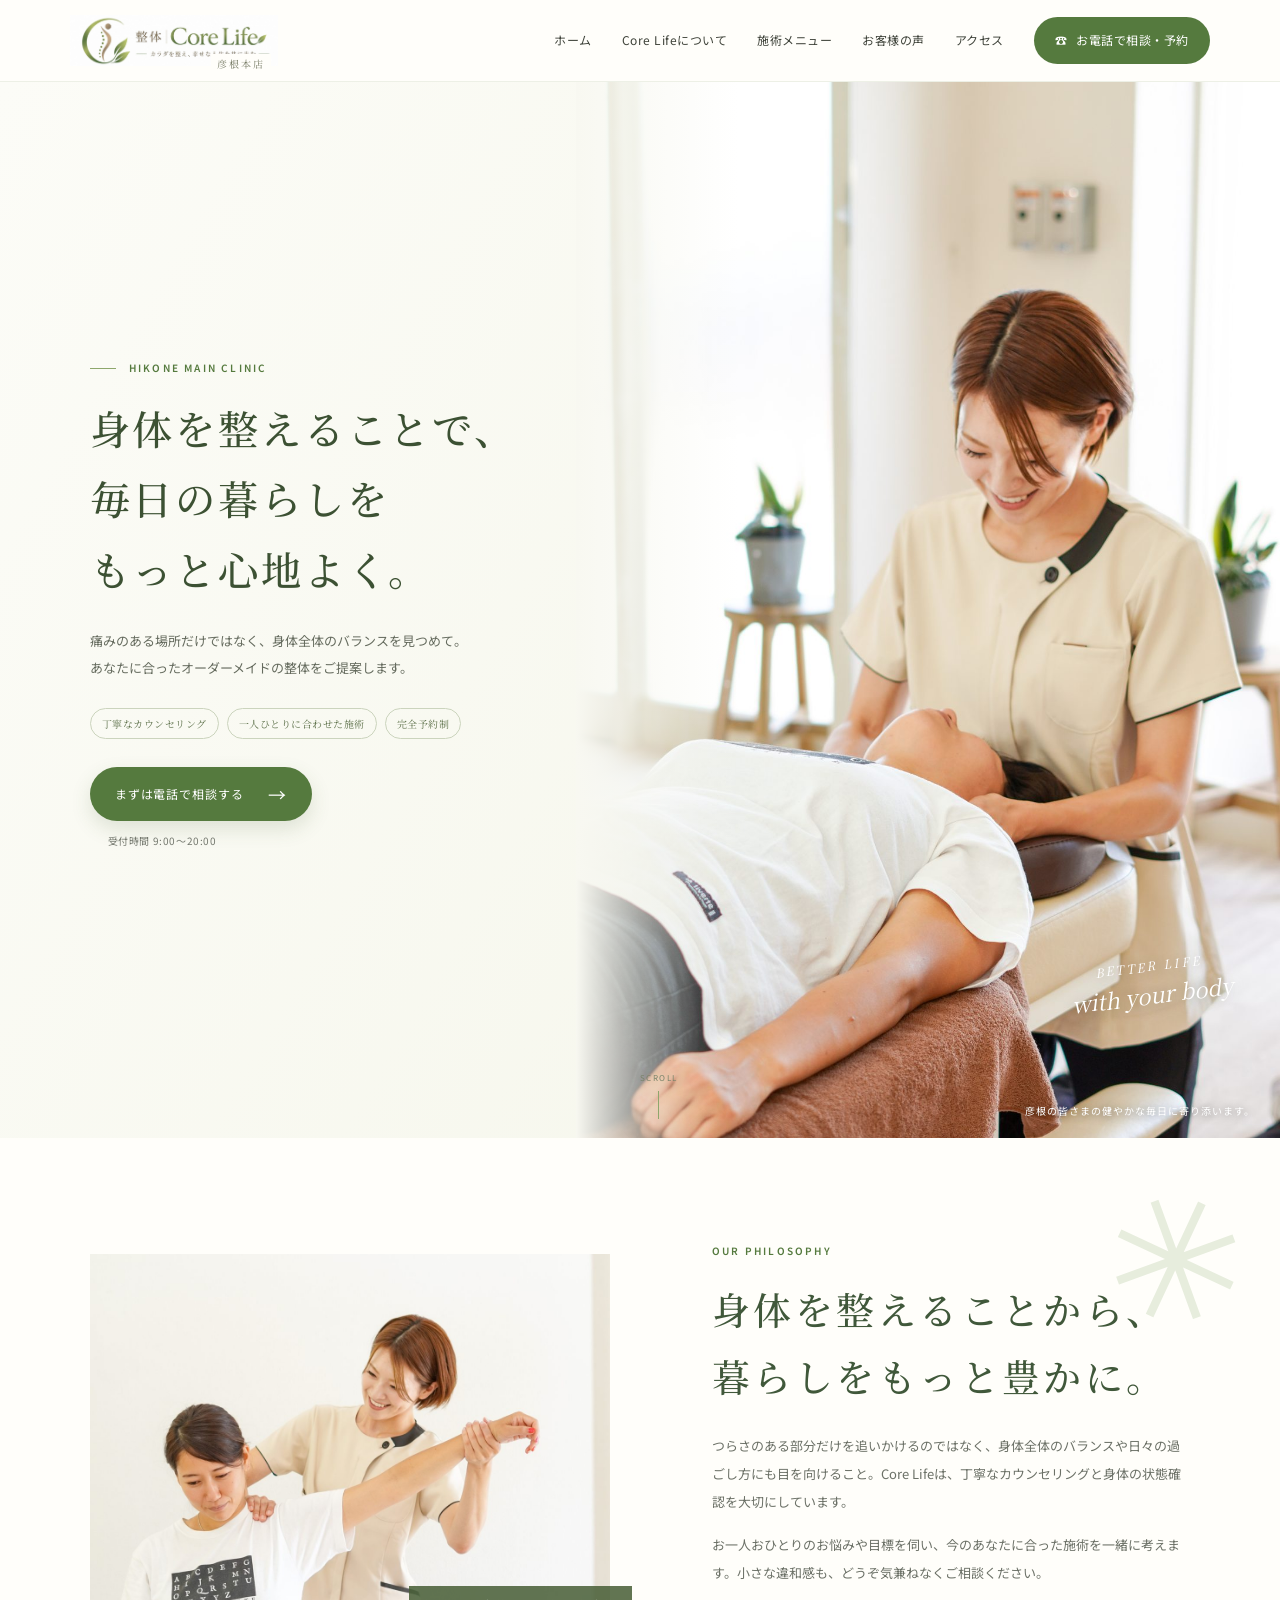
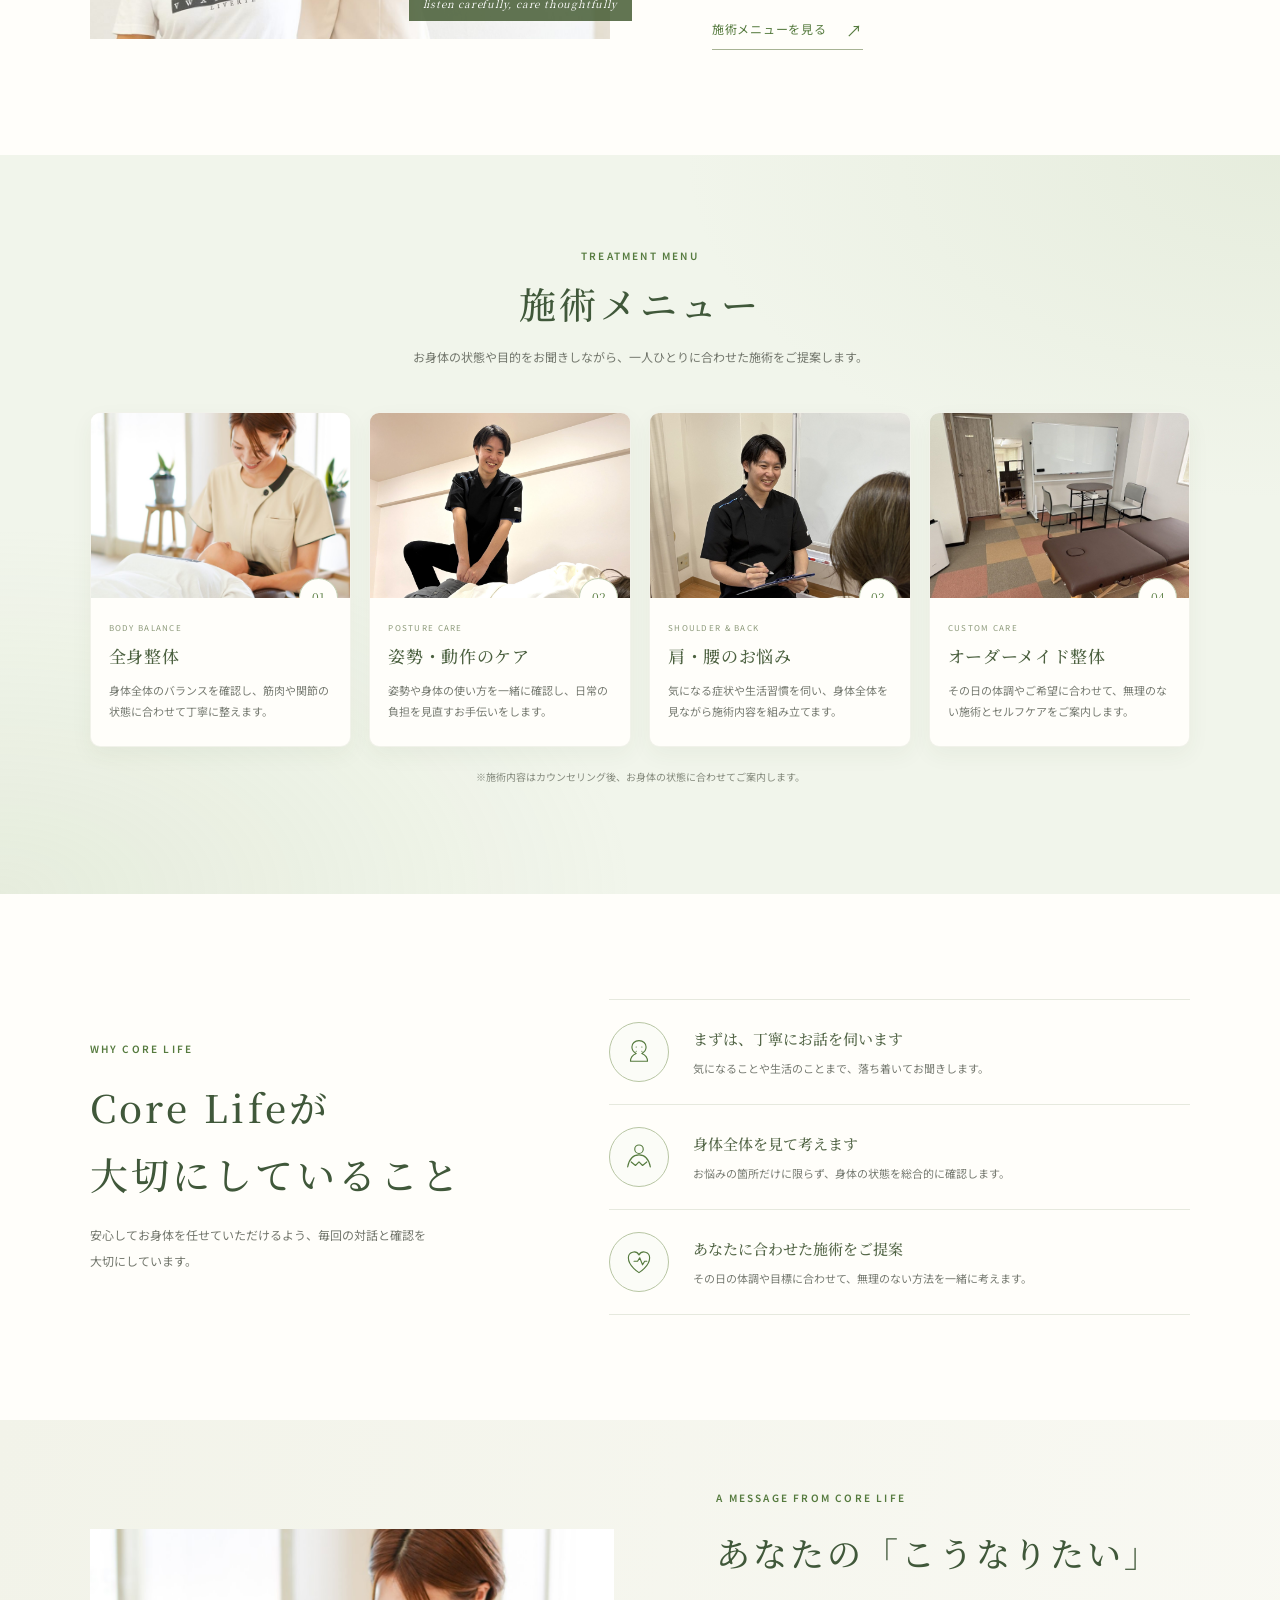
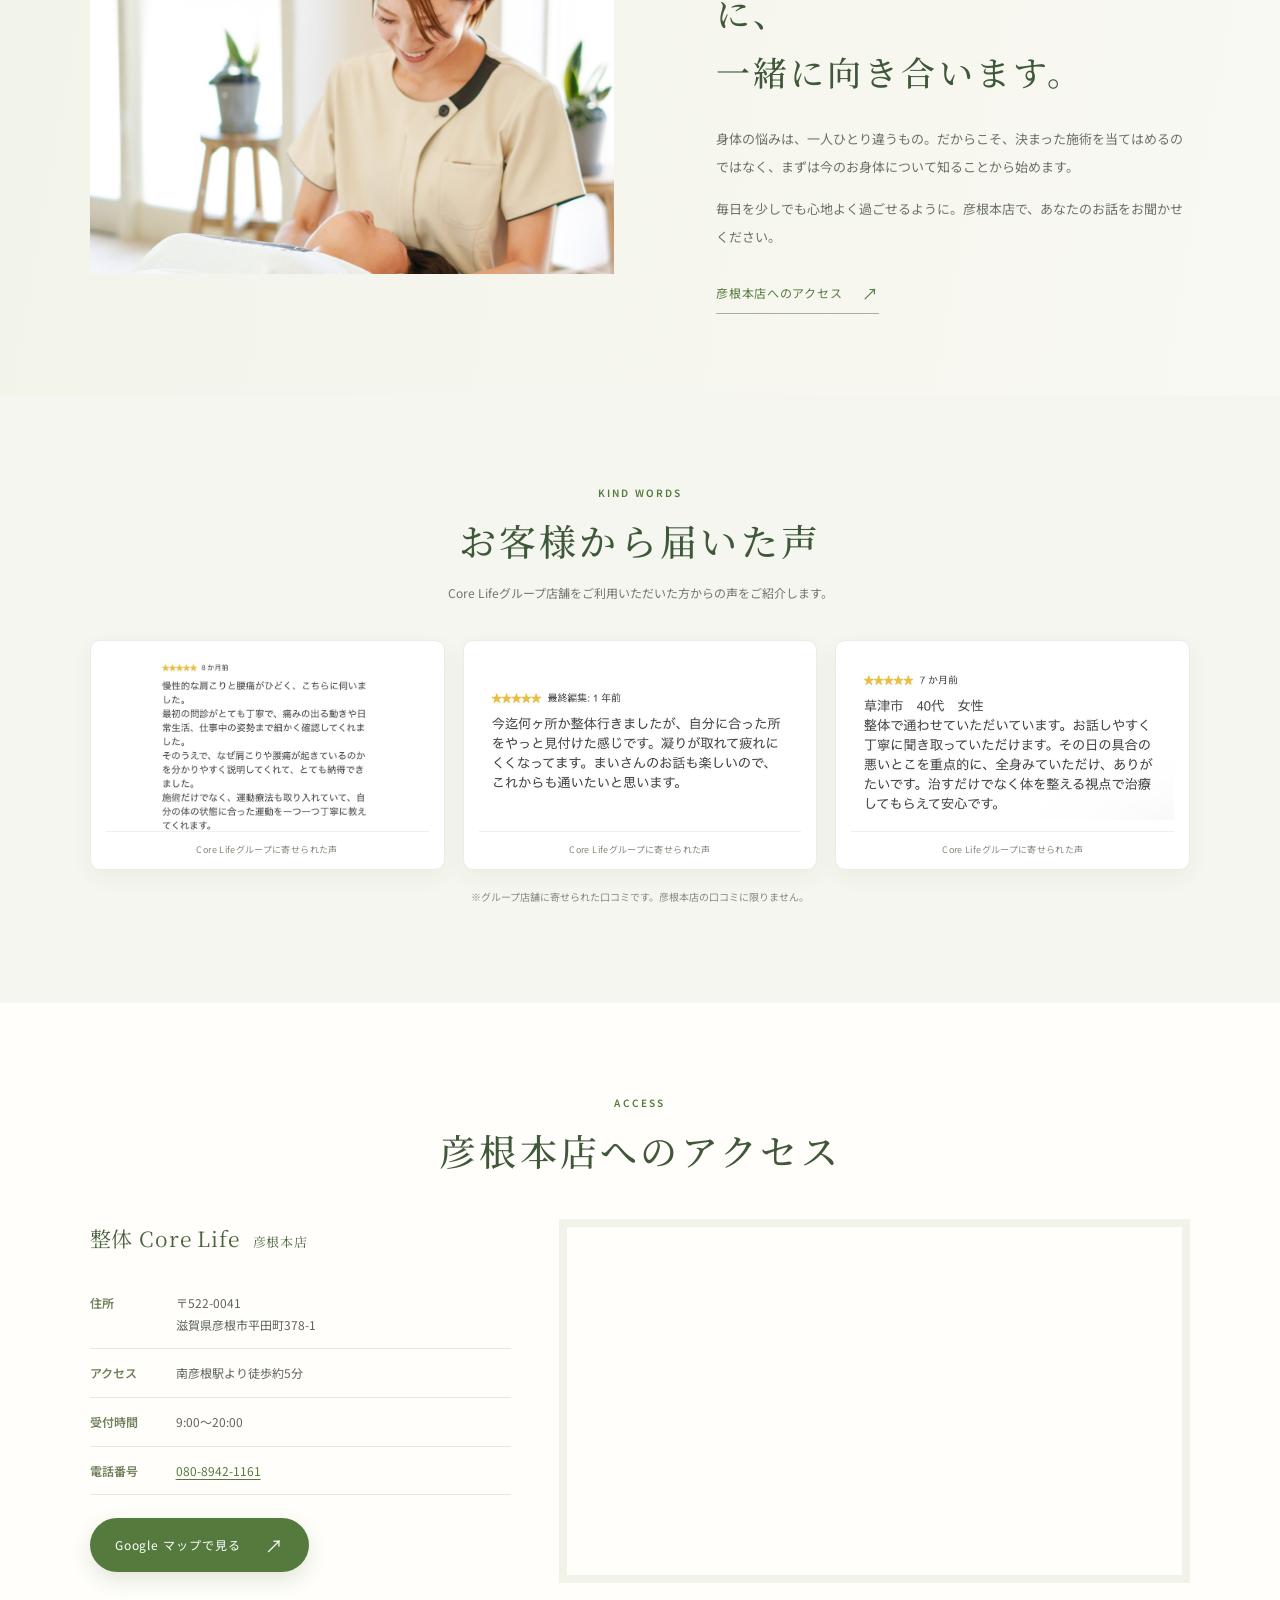
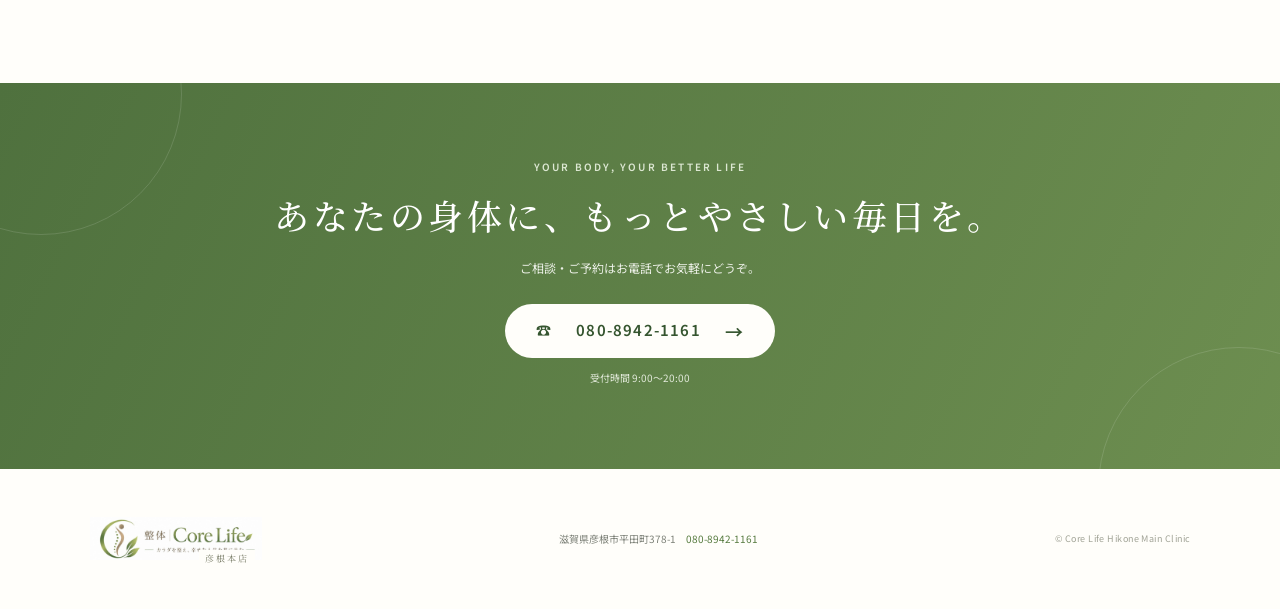
==== index.html @ 95fa53b8 "Create Ver1.0.0" ====
<!doctype html>
<html lang="ja">
<head>
  <meta charset="utf-8">
  <meta name="viewport" content="width=device-width, initial-scale=1">
  <meta name="theme-color" content="#f8f8f1">
  <meta name="description" content="整体 Core Life 彦根本店。身体の状態を丁寧に確認し、一人ひとりに合わせたオーダーメイドの整体をご提案します。滋賀県彦根市平田町。">
  <title>整体 Core Life 彦根本店｜身体を整え、毎日をもっと心地よく</title>
  <link rel="preconnect" href="https://fonts.googleapis.com">
  <link rel="preconnect" href="https://fonts.gstatic.com" crossorigin>
  <link href="https://fonts.googleapis.com/css2?family=Noto+Sans+JP:wght@400;500;600;700&family=Noto+Serif+JP:wght@400;500;600&display=swap" rel="stylesheet">
  <link rel="stylesheet" href="styles.css">
</head>
<body>
  <header class="site-header">
    <a class="brand" href="#home" aria-label="Core Life 彦根本店 ホーム">
      <img src="images/logo.jpg" alt="整体 Core Life">
      <span>彦根本店</span>
    </a>
    <button class="menu-toggle" type="button" aria-label="メニューを開く" aria-expanded="false" aria-controls="site-navigation">
      <span></span><span></span>
    </button>
    <nav class="site-nav" id="site-navigation" aria-label="メインメニュー">
      <a href="#home">ホーム</a>
      <a href="#about">Core Lifeについて</a>
      <a href="#menu">施術メニュー</a>
      <a href="#voice">お客様の声</a>
      <a href="#access">アクセス</a>
      <a class="nav-cta" href="tel:08089421161"><span aria-hidden="true">☎</span> お電話で相談・予約</a>
    </nav>
  </header>

  <main>
    <section class="hero" id="home">
      <div class="hero-copy">
        <p class="eyebrow"><span></span> HIKONE MAIN CLINIC</p>
        <h1>身体を整えることで、<br>毎日の暮らしを<br>もっと心地よく。</h1>
        <p class="hero-lead">痛みのある場所だけではなく、身体全体のバランスを見つめて。<br class="pc-only">あなたに合ったオーダーメイドの整体をご提案します。</p>
        <div class="hero-values" aria-label="Core Lifeの大切にしていること">
          <span>丁寧なカウンセリング</span>
          <span>一人ひとりに合わせた施術</span>
          <span>完全予約制</span>
        </div>
        <a class="button button-primary" href="tel:08089421161">まずは電話で相談する <span aria-hidden="true">→</span></a>
        <p class="hero-note">受付時間 9:00〜20:00</p>
      </div>
      <div class="hero-visual">
        <img src="images/menu-01.jpg" alt="明るい院内で整体の施術を受ける様子">
        <div class="hero-stamp" aria-hidden="true"><span>BETTER LIFE</span><br>with your body</div>
        <p class="hero-caption">彦根の皆さまの健やかな毎日に寄り添います。</p>
      </div>
      <div class="hero-scroll" aria-hidden="true"><span>SCROLL</span><i></i></div>
    </section>

    <section class="intro section-pad" id="about">
      <div class="intro-image">
        <img src="images/menu-04.jpg" alt="施術前に身体の状態を確認するカウンセリング">
        <span class="image-note">listen carefully, care thoughtfully</span>
      </div>
      <div class="intro-copy">
        <p class="eyebrow">OUR PHILOSOPHY</p>
        <h2>身体を整えることから、<br>暮らしをもっと豊かに。</h2>
        <p>つらさのある部分だけを追いかけるのではなく、身体全体のバランスや日々の過ごし方にも目を向けること。Core Lifeは、丁寧なカウンセリングと身体の状態確認を大切にしています。</p>
        <p>お一人おひとりのお悩みや目標を伺い、今のあなたに合った施術を一緒に考えます。小さな違和感も、どうぞ気兼ねなくご相談ください。</p>
        <a class="text-link" href="#menu">施術メニューを見る <span aria-hidden="true">↗</span></a>
      </div>
      <span class="leaf-mark leaf-mark-one" aria-hidden="true">✳</span>
    </section>

    <section class="menu-section section-pad" id="menu">
      <div class="section-heading">
        <p class="eyebrow">TREATMENT MENU</p>
        <h2>施術メニュー</h2>
        <p>お身体の状態や目的をお聞きしながら、<br class="sp-only">一人ひとりに合わせた施術をご提案します。</p>
      </div>
      <div class="menu-grid">
        <article class="menu-card">
          <div class="menu-photo"><img src="images/menu-01.jpg" alt="全身整体の施術風景" loading="lazy"><span>01</span></div>
          <div class="menu-card-copy"><p class="menu-kicker">BODY BALANCE</p><h3>全身整体</h3><p>身体全体のバランスを確認し、筋肉や関節の状態に合わせて丁寧に整えます。</p></div>
        </article>
        <article class="menu-card">
          <div class="menu-photo"><img src="images/menu-02.jpg" alt="姿勢や動作を確認する様子" loading="lazy"><span>02</span></div>
          <div class="menu-card-copy"><p class="menu-kicker">POSTURE CARE</p><h3>姿勢・動作のケア</h3><p>姿勢や身体の使い方を一緒に確認し、日常の負担を見直すお手伝いをします。</p></div>
        </article>
        <article class="menu-card">
          <div class="menu-photo"><img src="images/point-01-corrected.jpg" alt="施術者が身体の状態を確認している様子" loading="lazy"><span>03</span></div>
          <div class="menu-card-copy"><p class="menu-kicker">SHOULDER &amp; BACK</p><h3>肩・腰のお悩み</h3><p>気になる症状や生活習慣を伺い、身体全体を見ながら施術内容を組み立てます。</p></div>
        </article>
        <article class="menu-card">
          <div class="menu-photo"><img src="images/hero.jpg" alt="落ち着いた施術スペース" loading="lazy"><span>04</span></div>
          <div class="menu-card-copy"><p class="menu-kicker">CUSTOM CARE</p><h3>オーダーメイド整体</h3><p>その日の体調やご希望に合わせて、無理のない施術とセルフケアをご案内します。</p></div>
        </article>
      </div>
      <p class="menu-footnote">※施術内容はカウンセリング後、お身体の状態に合わせてご案内します。</p>
    </section>

    <section class="reasons section-pad">
      <div class="reason-intro">
        <p class="eyebrow">WHY CORE LIFE</p>
        <h2>Core Lifeが<br>大切にしていること</h2>
        <p>安心してお身体を任せていただけるよう、毎回の対話と確認を大切にしています。</p>
      </div>
      <div class="reason-list">
        <article class="reason-item">
          <span class="reason-icon" aria-hidden="true"><svg viewBox="0 0 48 48"><path d="M24 8c-6 0-10 4-10 9 0 4 2 7 6 9-5 2-8 6-8 11h24c0-5-3-9-8-11 4-2 6-5 6-9 0-5-4-9-10-9Z"/><path d="M20 17h.1M28 17h.1M20 23h.1M28 23h.1"/></svg></span>
          <div><h3>まずは、丁寧にお話を伺います</h3><p>気になることや生活のことまで、落ち着いてお聞きします。</p></div>
        </article>
        <article class="reason-item">
          <span class="reason-icon" aria-hidden="true"><svg viewBox="0 0 48 48"><path d="M8 38c2-11 8-17 16-17s14 6 16 17"/><circle cx="24" cy="13" r="6"/><path d="m13 31 6 5 5-5 5 5 6-5"/></svg></span>
          <div><h3>身体全体を見て考えます</h3><p>お悩みの箇所だけに限らず、身体の状態を総合的に確認します。</p></div>
        </article>
        <article class="reason-item">
          <span class="reason-icon" aria-hidden="true"><svg viewBox="0 0 48 48"><path d="M24 39S9 30 9 18a8 8 0 0 1 15-4 8 8 0 0 1 15 4c0 12-15 21-15 21Z"/><path d="M17 23h5l3-5 4 10 3-5h3"/></svg></span>
          <div><h3>あなたに合わせた施術をご提案</h3><p>その日の体調や目標に合わせて、無理のない方法を一緒に考えます。</p></div>
        </article>
      </div>
    </section>

    <section class="care-message section-pad">
      <div class="care-photo"><img src="images/menu-01.jpg" alt="整体の施術を通じて身体のケアをサポート" loading="lazy"></div>
      <div class="care-copy">
        <p class="eyebrow">A MESSAGE FROM CORE LIFE</p>
        <h2>あなたの「こうなりたい」に、<br>一緒に向き合います。</h2>
        <p>身体の悩みは、一人ひとり違うもの。だからこそ、決まった施術を当てはめるのではなく、まずは今のお身体について知ることから始めます。</p>
        <p>毎日を少しでも心地よく過ごせるように。彦根本店で、あなたのお話をお聞かせください。</p>
        <a class="text-link" href="#access">彦根本店へのアクセス <span aria-hidden="true">↗</span></a>
      </div>
    </section>

    <section class="voice-section section-pad" id="voice">
      <div class="section-heading">
        <p class="eyebrow">KIND WORDS</p>
        <h2>お客様から届いた声</h2>
        <p>Core Lifeグループ店舗をご利用いただいた方からの声をご紹介します。</p>
      </div>
      <div class="voice-grid">
        <figure class="voice-card"><img src="images/review-01.jpg" alt="Core Lifeグループに届いた口コミ。丁寧な問診と身体の説明についての感想。" loading="lazy"><figcaption>Core Lifeグループに寄せられた声</figcaption></figure>
        <figure class="voice-card"><img src="images/review-02.jpg" alt="Core Lifeグループに届いた口コミ。身体に合った施術についての感想。" loading="lazy"><figcaption>Core Lifeグループに寄せられた声</figcaption></figure>
        <figure class="voice-card"><img src="images/review-03.jpg" alt="草津市の方からCore Lifeグループに届いた口コミ。" loading="lazy"><figcaption>Core Lifeグループに寄せられた声</figcaption></figure>
      </div>
      <p class="voice-note">※グループ店舗に寄せられた口コミです。彦根本店の口コミに限りません。</p>
    </section>

    <section class="access-section section-pad" id="access">
      <div class="section-heading">
        <p class="eyebrow">ACCESS</p>
        <h2>彦根本店への<br class="sp-only">アクセス</h2>
      </div>
      <div class="access-layout">
        <div class="access-details">
          <p class="shop-name">整体 Core Life <span>彦根本店</span></p>
          <dl>
            <div><dt>住所</dt><dd>〒522-0041<br>滋賀県彦根市平田町378-1</dd></div>
            <div><dt>アクセス</dt><dd>南彦根駅より徒歩約5分</dd></div>
            <div><dt>受付時間</dt><dd>9:00〜20:00</dd></div>
            <div><dt>電話番号</dt><dd><a href="tel:08089421161">080-8942-1161</a></dd></div>
          </dl>
          <a class="button button-primary access-button" href="https://www.google.com/maps/search/?api=1&amp;query=%E6%BB%8B%E8%B3%80%E7%9C%8C%E5%BD%A6%E6%A0%B9%E5%B8%82%E5%B9%B3%E7%94%B0%E7%94%BA378-1" target="_blank" rel="noopener noreferrer">Google マップで見る <span aria-hidden="true">↗</span></a>
        </div>
        <div class="map-frame">
          <iframe title="整体 Core Life 彦根本店 周辺地図" src="https://maps.google.com/maps?q=%E6%BB%8B%E8%B3%80%E7%9C%8C%E5%BD%A6%E6%A0%B9%E5%B8%82%E5%B9%B3%E7%94%B0%E7%94%BA378-1&amp;output=embed" loading="lazy" referrerpolicy="no-referrer-when-downgrade"></iframe>
        </div>
      </div>
    </section>

    <section class="final-cta">
      <p class="eyebrow">YOUR BODY, YOUR BETTER LIFE</p>
      <h2>あなたの身体に、<br class="sp-only">もっとやさしい毎日を。</h2>
      <p>ご相談・ご予約はお電話でお気軽にどうぞ。</p>
      <a class="button button-light" href="tel:08089421161"><span aria-hidden="true">☎</span> 080-8942-1161 <span class="cta-arrow" aria-hidden="true">→</span></a>
      <small>受付時間 9:00〜20:00</small>
    </section>
  </main>

  <footer class="site-footer">
    <a class="footer-brand" href="#home"><img src="images/logo.jpg" alt="整体 Core Life"><span>彦根本店</span></a>
    <p>滋賀県彦根市平田町378-1　<a href="tel:08089421161">080-8942-1161</a></p>
    <small>© Core Life Hikone Main Clinic</small>
  </footer>

  <div class="mobile-contact">
    <span>受付 9:00〜20:00</span>
    <a href="tel:08089421161"><span aria-hidden="true">☎</span> 電話で相談・予約</a>
  </div>
  <script src="script.js"></script>
</body>
</html>
---- styles.css ----
:root {
  color-scheme: light;
  --green: #557a3e;
  --green-dark: #35552f;
  --green-soft: #eaf0e3;
  --sage: #8ea76c;
  --cream: #f8f8f1;
  --paper: #fffefa;
  --ink: #3f433a;
  --muted: #73776d;
  --gold: #c5b477;
  --serif: "Noto Serif JP", "Yu Mincho", YuMincho, serif;
  --sans: "Noto Sans JP", "Yu Gothic", YuGothic, sans-serif;
}

* { box-sizing: border-box; }
html { scroll-behavior: smooth; scroll-padding-top: 92px; }
body { margin: 0; background: var(--paper); color: var(--ink); font-family: var(--sans); font-size: 15px; line-height: 1.9; -webkit-font-smoothing: antialiased; }
img { display: block; width: 100%; }
a { color: inherit; text-decoration: none; }
button { font: inherit; }
.sp-only { display: none; }

.site-header { height: 82px; padding: 0 clamp(24px, 5.5vw, 90px); display: flex; align-items: center; justify-content: space-between; background: rgba(255, 254, 250, .94); position: sticky; top: 0; z-index: 20; border-bottom: 1px solid rgba(85, 122, 62, .1); backdrop-filter: blur(12px); }
.brand, .footer-brand { width: 208px; position: relative; display: block; flex: 0 0 auto; }
.brand img, .footer-brand img { width: 100%; }
.brand span, .footer-brand span { position: absolute; right: 7px; bottom: -7px; padding: 0 6px; color: #757963; background: var(--paper); font-family: var(--serif); font-size: 10px; letter-spacing: .2em; }
.site-nav { display: flex; align-items: center; gap: clamp(16px, 2.35vw, 38px); font-size: 12px; letter-spacing: .04em; }
.site-nav > a:not(.nav-cta) { padding: 12px 0; transition: color .2s ease; }
.site-nav > a:not(.nav-cta):hover, .text-link:hover { color: var(--sage); }
.nav-cta { display: inline-flex; align-items: center; gap: 9px; padding: 12px 21px; border-radius: 999px; background: var(--green); color: white; font-size: 12px; transition: background .2s ease, transform .2s ease; }
.nav-cta:hover, .button-primary:hover { background: var(--green-dark); transform: translateY(-2px); }
.menu-toggle { display: none; }

.hero { min-height: 650px; display: grid; grid-template-columns: minmax(430px, .9fr) minmax(0, 1.1fr); position: relative; overflow: hidden; background: linear-gradient(120deg, #fcfcf7 0%, #f4f5e9 100%); }
.hero-copy { align-self: center; padding: 70px 30px 80px max(7vw, calc((100vw - 1280px) / 2)); position: relative; z-index: 1; }
.eyebrow { margin: 0 0 18px; color: var(--green); font-size: 10px; font-weight: 600; letter-spacing: .22em; line-height: 1.5; }
.eyebrow span { display: inline-block; width: 26px; height: 1px; margin: 0 9px 3px 0; background: var(--sage); }
h1, h2, h3, p { margin-top: 0; }
.hero h1 { margin: 0 0 22px; color: #3c5133; font-family: var(--serif); font-size: clamp(34px, 3.15vw, 46px); font-weight: 500; letter-spacing: .07em; line-height: 1.75; }
.hero-lead { max-width: 500px; margin-bottom: 27px; color: #656b5e; font-size: 13px; line-height: 2.1; }
.hero-values { display: flex; flex-wrap: wrap; gap: 8px; margin: 0 0 28px; }
.hero-values span { padding: 5px 11px; border: 1px solid #cbd4bd; border-radius: 999px; color: #5c7049; font-family: var(--serif); font-size: 10px; letter-spacing: .05em; }
.button { min-height: 54px; display: inline-flex; align-items: center; justify-content: center; gap: 24px; border-radius: 999px; padding: 12px 25px; font-size: 12px; letter-spacing: .08em; transition: transform .2s ease, background .2s ease; }
.button-primary { color: #fff; background: var(--green); box-shadow: 0 8px 20px rgba(65, 96, 48, .15); }
.button-primary span, .button-light .cta-arrow { font-size: 18px; line-height: 1; }
.hero-note { margin: 10px 0 0 18px; color: var(--muted); font-size: 10px; letter-spacing: .06em; }
.hero-visual { min-height: 650px; position: relative; overflow: hidden; }
.hero-visual::before { content: ""; position: absolute; inset: 0 auto 0 0; width: 23%; z-index: 1; background: linear-gradient(90deg, #f8f8f1, rgba(248,248,241,0)); }
.hero-visual > img { height: 100%; min-height: 650px; object-fit: cover; object-position: 54% 42%; }
.hero-stamp { position: absolute; right: 7%; bottom: 12%; color: white; text-align: center; font-family: var(--serif); font-size: 22px; font-style: italic; line-height: 1.5; text-shadow: 0 2px 15px rgba(21, 45, 14, .3); transform: rotate(-7deg); }
.hero-stamp span { font-size: 12px; letter-spacing: .2em; }
.hero-caption { position: absolute; right: 25px; bottom: 18px; margin: 0; color: #fff; font-size: 10px; letter-spacing: .1em; text-shadow: 0 1px 8px rgba(0,0,0,.5); }
.hero-scroll { position: absolute; left: 50%; bottom: 19px; z-index: 2; display: grid; justify-items: center; gap: 6px; color: #798369; font-size: 8px; letter-spacing: .18em; }
.hero-scroll i { display: block; width: 1px; height: 28px; background: var(--sage); }

.section-pad { padding: 105px max(7vw, calc((100vw - 1160px) / 2)); }
.intro { display: grid; grid-template-columns: minmax(0, 1fr) minmax(340px, .92fr); align-items: center; gap: clamp(45px, 8vw, 125px); position: relative; overflow: hidden; background: #fffefa; }
.intro-image { height: 385px; position: relative; }
.intro-image img { height: 100%; object-fit: cover; object-position: center 40%; }
.image-note { position: absolute; right: -22px; bottom: 18px; padding: 8px 14px; color: white; background: rgba(68, 91, 51, .84); font-family: var(--serif); font-size: 10px; font-style: italic; letter-spacing: .08em; }
.intro-copy { max-width: 500px; position: relative; z-index: 1; }
.intro-copy h2, .reason-intro h2, .care-copy h2, .section-heading h2 { margin-bottom: 23px; color: #40583a; font-family: var(--serif); font-size: clamp(27px, 3vw, 38px); font-weight: 500; letter-spacing: .09em; line-height: 1.75; }
.intro-copy > p:not(.eyebrow), .care-copy > p:not(.eyebrow) { margin-bottom: 15px; color: #6c7167; font-size: 13px; line-height: 2.15; }
.text-link { display: inline-flex; gap: 20px; align-items: center; margin-top: 13px; padding-bottom: 4px; border-bottom: 1px solid #a7b394; color: var(--green); font-size: 12px; letter-spacing: .06em; transition: color .2s ease; }
.text-link span { font-size: 16px; }
.leaf-mark { position: absolute; right: 3%; top: 4%; color: #e7eddd; font-size: 170px; line-height: 1; transform: rotate(-20deg); }

.menu-section { padding-top: 93px; padding-bottom: 108px; background-color: #f1f5eb; background-image: radial-gradient(ellipse at 0 100%, rgba(186, 203, 165, .2), transparent 35%), radial-gradient(ellipse at 100% 0, rgba(186, 203, 165, .2), transparent 33%); }
.section-heading { max-width: 700px; margin: 0 auto 43px; text-align: center; }
.section-heading .eyebrow { margin-bottom: 8px; }
.section-heading h2 { margin-bottom: 9px; font-size: clamp(29px, 3vw, 37px); }
.section-heading > p:last-child { margin-bottom: 0; color: var(--muted); font-size: 12px; line-height: 2; }
.menu-grid { display: grid; grid-template-columns: repeat(4, minmax(0, 1fr)); gap: 18px; }
.menu-card { overflow: hidden; border: 1px solid rgba(74, 105, 55, .08); border-radius: 10px; background: var(--paper); box-shadow: 0 8px 22px rgba(58, 74, 48, .05); transition: transform .25s ease, box-shadow .25s ease; }
.menu-card:hover { transform: translateY(-5px); box-shadow: 0 15px 30px rgba(58, 74, 48, .12); }
.menu-photo { height: 185px; position: relative; overflow: hidden; }
.menu-photo img { width: 100%; height: 100%; object-fit: cover; transition: transform .5s ease; }
.menu-card:hover .menu-photo img { transform: scale(1.04); }
.menu-photo > span { position: absolute; right: 12px; bottom: -19px; width: 39px; height: 39px; display: grid; place-items: center; border: 1px solid #c5d1b6; border-radius: 50%; background: #fffefa; color: var(--green); font-family: var(--serif); font-size: 12px; }
.menu-card-copy { padding: 22px 18px 24px; }
.menu-kicker { margin-bottom: 5px; color: #8d9a7b; font-size: 8px; letter-spacing: .16em; }
.menu-card h3 { margin-bottom: 8px; color: #4c6140; font-family: var(--serif); font-size: 17px; font-weight: 500; letter-spacing: .04em; }
.menu-card-copy > p:last-child { margin-bottom: 0; color: #777b72; font-size: 11px; line-height: 1.9; }
.menu-footnote { margin: 20px 0 0; color: #858a7d; text-align: center; font-size: 10px; }

.reasons { display: grid; grid-template-columns: .82fr 1.18fr; gap: clamp(45px, 9vw, 130px); align-items: center; background: var(--paper); }
.reason-intro h2 { margin-bottom: 15px; }
.reason-intro > p:last-child { max-width: 340px; margin-bottom: 0; color: var(--muted); font-size: 12px; line-height: 2.1; }
.reason-list { display: grid; gap: 0; }
.reason-item { display: grid; grid-template-columns: 64px 1fr; align-items: center; gap: 20px; padding: 22px 0; border-bottom: 1px solid #e6e9de; }
.reason-item:first-child { border-top: 1px solid #e6e9de; }
.reason-icon { width: 60px; height: 60px; display: grid; place-items: center; border: 1px solid #b8c6a4; border-radius: 50%; background: #fbfcf7; }
.reason-icon svg { width: 34px; fill: none; stroke: var(--green); stroke-linecap: round; stroke-linejoin: round; stroke-width: 1.6; }
.reason-item h3 { margin: 0 0 5px; color: #526546; font-family: var(--serif); font-size: 15px; font-weight: 500; }
.reason-item p { margin: 0; color: #777b72; font-size: 11px; }

.care-message { display: grid; grid-template-columns: 1.05fr .95fr; align-items: center; gap: clamp(45px, 8vw, 110px); padding-top: 70px; padding-bottom: 82px; background: linear-gradient(100deg, #f2f3e9, #f9f9f3); }
.care-photo { height: 345px; overflow: hidden; }
.care-photo img { height: 100%; object-fit: cover; object-position: center 42%; }
.care-copy h2 { font-size: clamp(25px, 2.8vw, 34px); }
.care-copy .text-link { margin-top: 12px; }

.voice-section { padding-top: 89px; padding-bottom: 97px; background: #f5f6ef; }
.voice-section .section-heading { margin-bottom: 35px; }
.voice-grid { display: grid; grid-template-columns: repeat(3, minmax(0, 1fr)); align-items: stretch; gap: 18px; }
.voice-card { min-width: 0; margin: 0; padding: 15px 15px 10px; border: 1px solid #eaede4; border-radius: 10px; background: white; box-shadow: 0 7px 22px rgba(61, 73, 49, .05); }
.voice-card img { width: 100%; height: 175px; object-fit: contain; }
.voice-card figcaption { padding: 9px 0 0; border-top: 1px solid #eef0e9; color: #838779; text-align: center; font-size: 9px; letter-spacing: .04em; }
.voice-note { margin: 17px 0 0; color: #858a7d; text-align: center; font-size: 10px; }

.access-section { padding-top: 92px; padding-bottom: 100px; }
.access-section .section-heading { margin-bottom: 37px; }
.access-layout { display: grid; grid-template-columns: .8fr 1.2fr; gap: 48px; align-items: stretch; }
.shop-name { margin-bottom: 20px; color: #4b633f; font-family: var(--serif); font-size: 21px; letter-spacing: .04em; }
.shop-name span { margin-left: 7px; font-size: 13px; }
.access-details dl { margin: 0; }
.access-details dl > div { display: grid; grid-template-columns: 86px 1fr; padding: 13px 0; border-bottom: 1px solid #e7e9df; font-size: 12px; line-height: 1.8; }
.access-details dt { color: #70815c; font-weight: 600; }
.access-details dd { margin: 0; color: #60655b; }
.access-details dd a { color: var(--green); text-decoration: underline; text-underline-offset: 3px; }
.access-button { margin-top: 23px; }
.map-frame { min-height: 355px; overflow: hidden; border: 8px solid #f1f3e9; }
.map-frame iframe { width: 100%; height: 100%; min-height: 339px; border: 0; filter: saturate(.78); }

.final-cta { padding: 76px 24px 82px; position: relative; overflow: hidden; background: linear-gradient(115deg, #4f713e, #6d8e50); color: white; text-align: center; }
.final-cta::before, .final-cta::after { content: ""; position: absolute; width: 280px; height: 280px; border: 1px solid rgba(255,255,255,.13); border-radius: 50%; }
.final-cta::before { left: -100px; top: -130px; }
.final-cta::after { right: -100px; bottom: -160px; }
.final-cta .eyebrow { margin-bottom: 10px; color: #dce7d2; }
.final-cta h2 { margin-bottom: 10px; font-family: var(--serif); font-size: clamp(26px, 3vw, 35px); font-weight: 500; letter-spacing: .1em; line-height: 1.8; }
.final-cta > p:not(.eyebrow) { margin-bottom: 24px; color: #ecf0e7; font-size: 12px; }
.button-light { min-width: 270px; color: var(--green-dark); background: #fffefa; font-size: 15px; font-weight: 600; }
.button-light:hover { transform: translateY(-2px); background: #f4f5ea; }
.final-cta small { display: block; margin-top: 10px; color: #e3eadb; font-size: 10px; }

.site-footer { min-height: 140px; display: flex; align-items: center; justify-content: space-between; gap: 20px; padding: 30px max(7vw, calc((100vw - 1160px) / 2)); background: #fffefa; }
.footer-brand { width: 172px; }
.footer-brand span { font-size: 9px; }
.site-footer p { margin: 0; color: #7c8077; font-size: 10px; }
.site-footer p a { color: var(--green); }
.site-footer > small { color: #a1a396; font-size: 9px; letter-spacing: .05em; }
.mobile-contact { display: none; }

@media (max-width: 1050px) {
  .site-header { padding: 0 28px; }
  .site-nav { gap: 17px; }
  .site-nav > a:not(.nav-cta) { font-size: 11px; }
  .nav-cta { padding: 11px 14px; font-size: 10px; }
  .hero { grid-template-columns: minmax(400px, .95fr) minmax(0, 1.05fr); }
  .hero-copy { padding-left: 6vw; }
  .section-pad { padding-right: 6vw; padding-left: 6vw; }
  .menu-grid { gap: 12px; }
  .menu-photo { height: 155px; }
  .menu-card-copy { padding-right: 13px; padding-left: 13px; }
  .site-footer { padding-right: 6vw; padding-left: 6vw; }
}

@media (max-width: 760px) {
  html { scroll-padding-top: 72px; }
  body { padding-bottom: 66px; font-size: 14px; }
  .sp-only { display: initial; }
  .pc-only { display: none; }
  .site-header { height: 68px; padding: 0 20px; }
  .brand { width: 176px; }
  .brand span { right: 5px; bottom: -6px; font-size: 8px; }
  .menu-toggle { width: 42px; height: 42px; display: grid; align-content: center; justify-items: center; gap: 6px; border: 1px solid #dce3d2; border-radius: 50%; background: transparent; color: var(--green); cursor: pointer; }
  .menu-toggle span { width: 16px; height: 1px; display: block; background: currentColor; transition: transform .2s ease; }
  .menu-toggle[aria-expanded="true"] span:first-child { transform: translateY(3.5px) rotate(45deg); }
  .menu-toggle[aria-expanded="true"] span:last-child { transform: translateY(-3.5px) rotate(-45deg); }
  .site-nav { position: absolute; top: 68px; left: 0; right: 0; display: flex; align-items: stretch; flex-direction: column; gap: 0; padding: 8px 22px 20px; background: rgba(255, 254, 250, .98); box-shadow: 0 15px 20px rgba(38, 53, 31, .09); opacity: 0; visibility: hidden; transform: translateY(-8px); transition: opacity .2s ease, visibility .2s ease, transform .2s ease; }
  .site-nav.is-open { opacity: 1; visibility: visible; transform: translateY(0); }
  .site-nav > a:not(.nav-cta) { padding: 12px 4px; border-bottom: 1px solid #edf0e8; font-family: var(--serif); font-size: 13px; }
  .nav-cta { justify-content: center; margin-top: 14px; padding: 13px 16px; font-size: 12px; }
  .hero { min-height: 0; grid-template-columns: 1fr; }
  .hero-copy { padding: 52px 23px 34px; }
  .hero .eyebrow { margin-bottom: 12px; }
  .hero h1 { margin-bottom: 16px; font-size: clamp(25px, 7.2vw, 32px); letter-spacing: .02em; line-height: 1.68; }
  .hero-lead { margin-bottom: 18px; font-size: 12px; line-height: 2; }
  .hero-values { gap: 6px; margin-bottom: 20px; }
  .hero-values span { padding: 4px 9px; font-size: 9px; }
  .button { min-height: 49px; gap: 15px; padding: 11px 20px; font-size: 11px; }
  .hero-note { margin-left: 12px; }
  .hero-visual { min-height: 0; height: min(108vw, 440px); }
  .hero-visual > img { min-height: 0; object-position: 53% 38%; }
  .hero-visual::before { inset: 0 0 auto; width: auto; height: 18%; background: linear-gradient(180deg, #f7f7ef, transparent); }
  .hero-stamp { right: 7%; bottom: 12%; font-size: 18px; }
  .hero-stamp span { font-size: 10px; }
  .hero-caption { right: 14px; bottom: 12px; font-size: 8px; }
  .hero-scroll { display: none; }
  .section-pad { padding: 68px 22px; }
  .intro { grid-template-columns: 1fr; gap: 32px; }
  .intro-image { height: min(70vw, 340px); margin-right: 14px; }
  .image-note { right: -14px; bottom: 12px; font-size: 9px; }
  .intro-copy h2, .reason-intro h2, .section-heading h2 { margin-bottom: 15px; font-size: clamp(22px, 6.4vw, 24px); letter-spacing: .04em; }
  .care-copy h2 { margin-bottom: 15px; font-size: clamp(17px, 5.33vw, 22px); letter-spacing: .04em; }
  .intro-copy > p:not(.eyebrow), .care-copy > p:not(.eyebrow) { font-size: 12px; }
  .leaf-mark { top: 1%; right: -10px; font-size: 100px; }
  .menu-section { padding-top: 68px; padding-bottom: 70px; }
  .section-heading { margin-bottom: 28px; }
  .section-heading > p:last-child { font-size: 11px; }
  .menu-grid { grid-template-columns: repeat(2, minmax(0, 1fr)); gap: 11px; }
  .menu-photo { height: 35vw; min-height: 125px; max-height: 190px; }
  .menu-photo > span { right: 8px; bottom: -16px; width: 32px; height: 32px; font-size: 10px; }
  .menu-card-copy { padding: 19px 11px 15px; }
  .menu-kicker { font-size: 7px; }
  .menu-card h3 { font-size: 14px; }
  .menu-card-copy > p:last-child { font-size: 10px; line-height: 1.8; }
  .menu-footnote { font-size: 9px; line-height: 1.8; }
  .reasons { grid-template-columns: 1fr; gap: 23px; }
  .reason-intro > p:last-child { font-size: 11px; }
  .reason-item { grid-template-columns: 50px 1fr; gap: 14px; padding: 17px 0; }
  .reason-icon { width: 49px; height: 49px; }
  .reason-icon svg { width: 29px; }
  .reason-item h3 { font-size: 13px; }
  .reason-item p { font-size: 10px; line-height: 1.8; }
  .care-message { grid-template-columns: 1fr; gap: 29px; padding-top: 56px; padding-bottom: 62px; }
  .care-photo { height: min(70vw, 340px); }
  .voice-section { padding-top: 68px; padding-bottom: 70px; }
  .voice-grid { grid-template-columns: 1fr; gap: 12px; }
  .voice-card { padding: 13px; }
  .voice-card img { height: auto; max-height: 220px; object-fit: contain; }
  .voice-card figcaption { font-size: 9px; }
  .voice-note { font-size: 9px; line-height: 1.8; }
  .access-section { padding-top: 68px; padding-bottom: 72px; }
  .access-layout { grid-template-columns: 1fr; gap: 28px; }
  .shop-name { margin-bottom: 14px; font-size: 19px; }
  .access-details dl > div { grid-template-columns: 77px 1fr; padding: 11px 0; font-size: 11px; }
  .access-button { width: 100%; margin-top: 18px; }
  .map-frame { min-height: 280px; border-width: 5px; }
  .map-frame iframe { min-height: 270px; }
  .final-cta { padding: 58px 18px 64px; }
  .final-cta h2 { font-size: 25px; }
  .final-cta > p:not(.eyebrow) { font-size: 11px; }
  .button-light { min-width: min(270px, 100%); }
  .site-footer { min-height: 0; flex-direction: column; gap: 10px; padding: 28px 20px 25px; text-align: center; }
  .footer-brand { width: 155px; }
  .site-footer p { font-size: 9px; }
  .site-footer > small { font-size: 8px; }
  .mobile-contact { position: fixed; right: 0; bottom: 0; left: 0; z-index: 19; min-height: 64px; display: flex; align-items: center; justify-content: space-between; gap: 10px; padding: 8px 16px max(8px, env(safe-area-inset-bottom)); border-top: 1px solid #e3e8dc; background: rgba(255, 254, 250, .97); box-shadow: 0 -4px 18px rgba(38, 53, 31, .08); }
  .mobile-contact > span { color: #74796e; font-size: 9px; white-space: nowrap; }
  .mobile-contact > a { min-height: 43px; display: inline-flex; align-items: center; justify-content: center; gap: 9px; flex: 1; border-radius: 999px; background: var(--green); color: #fff; font-size: 11px; letter-spacing: .03em; }
}

@media (prefers-reduced-motion: reduce) {
  *, *::before, *::after { scroll-behavior: auto !important; transition-duration: .01ms !important; animation-duration: .01ms !important; }
}
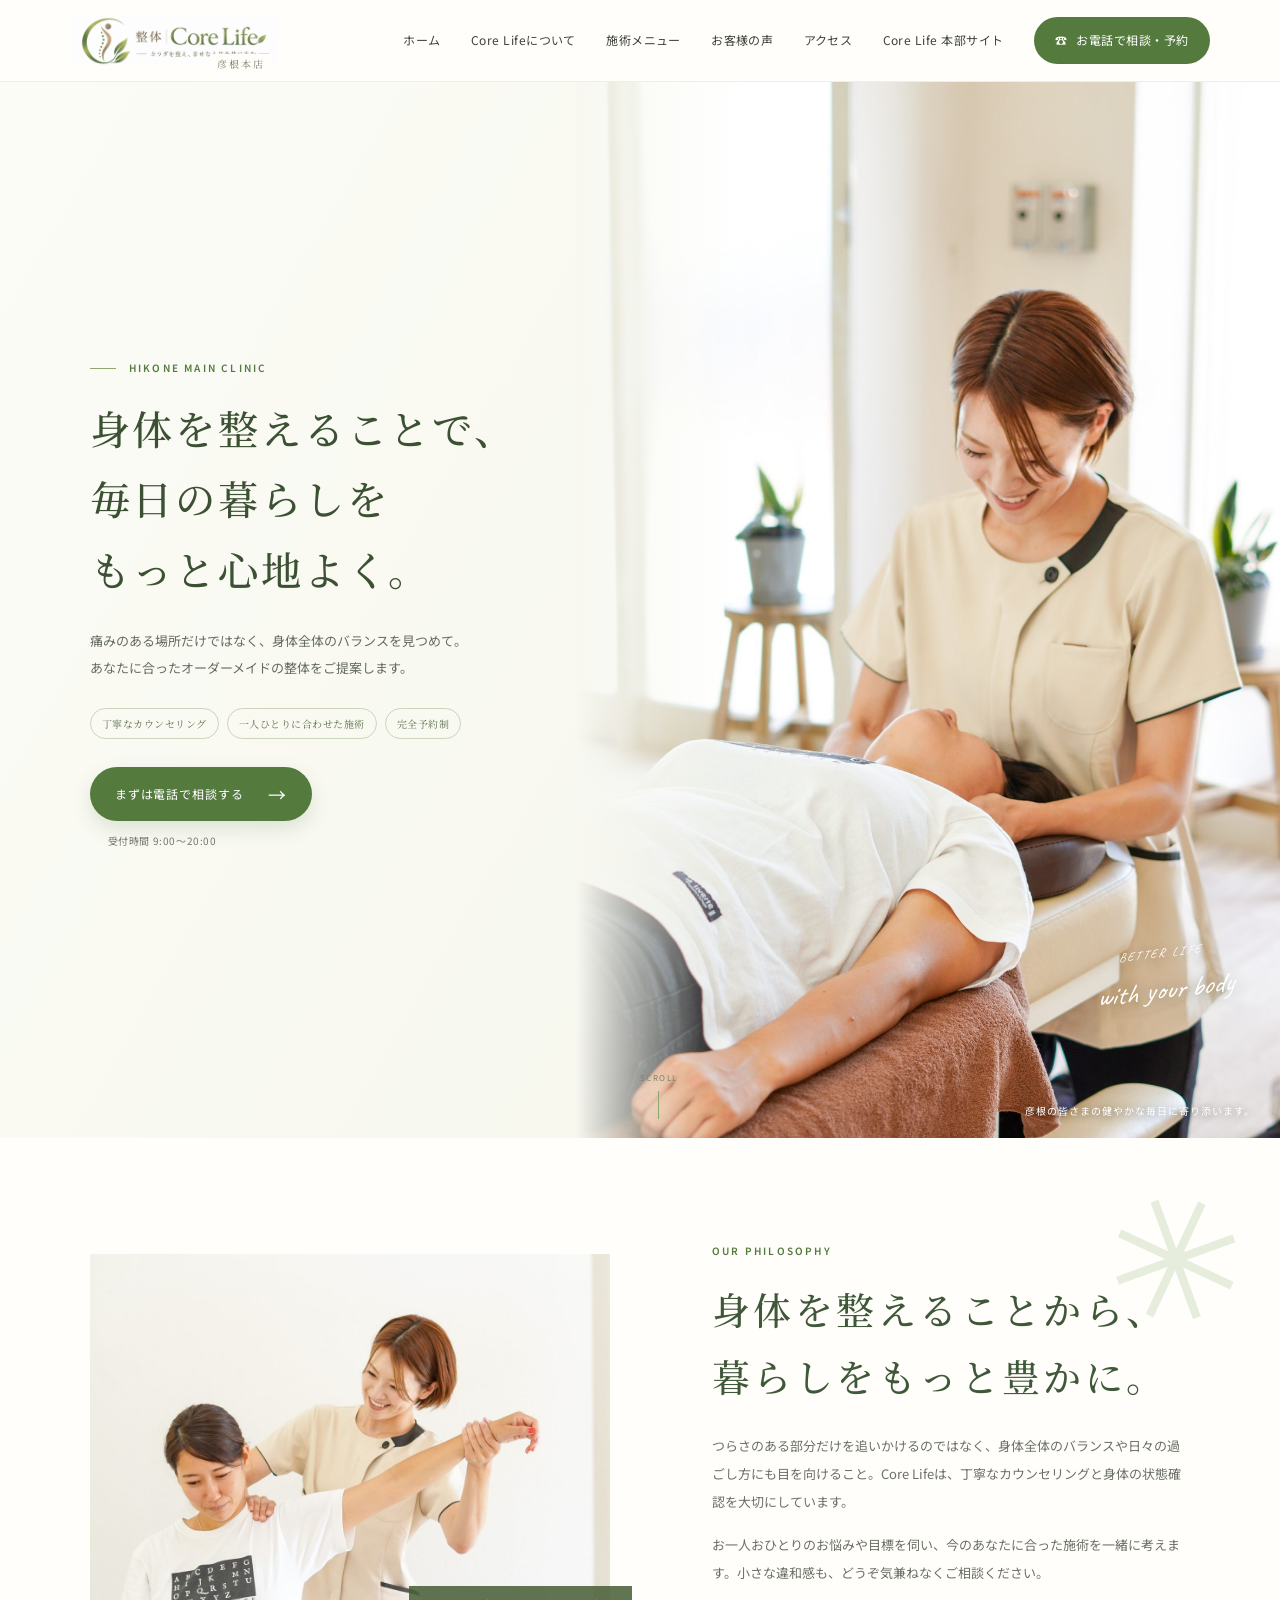
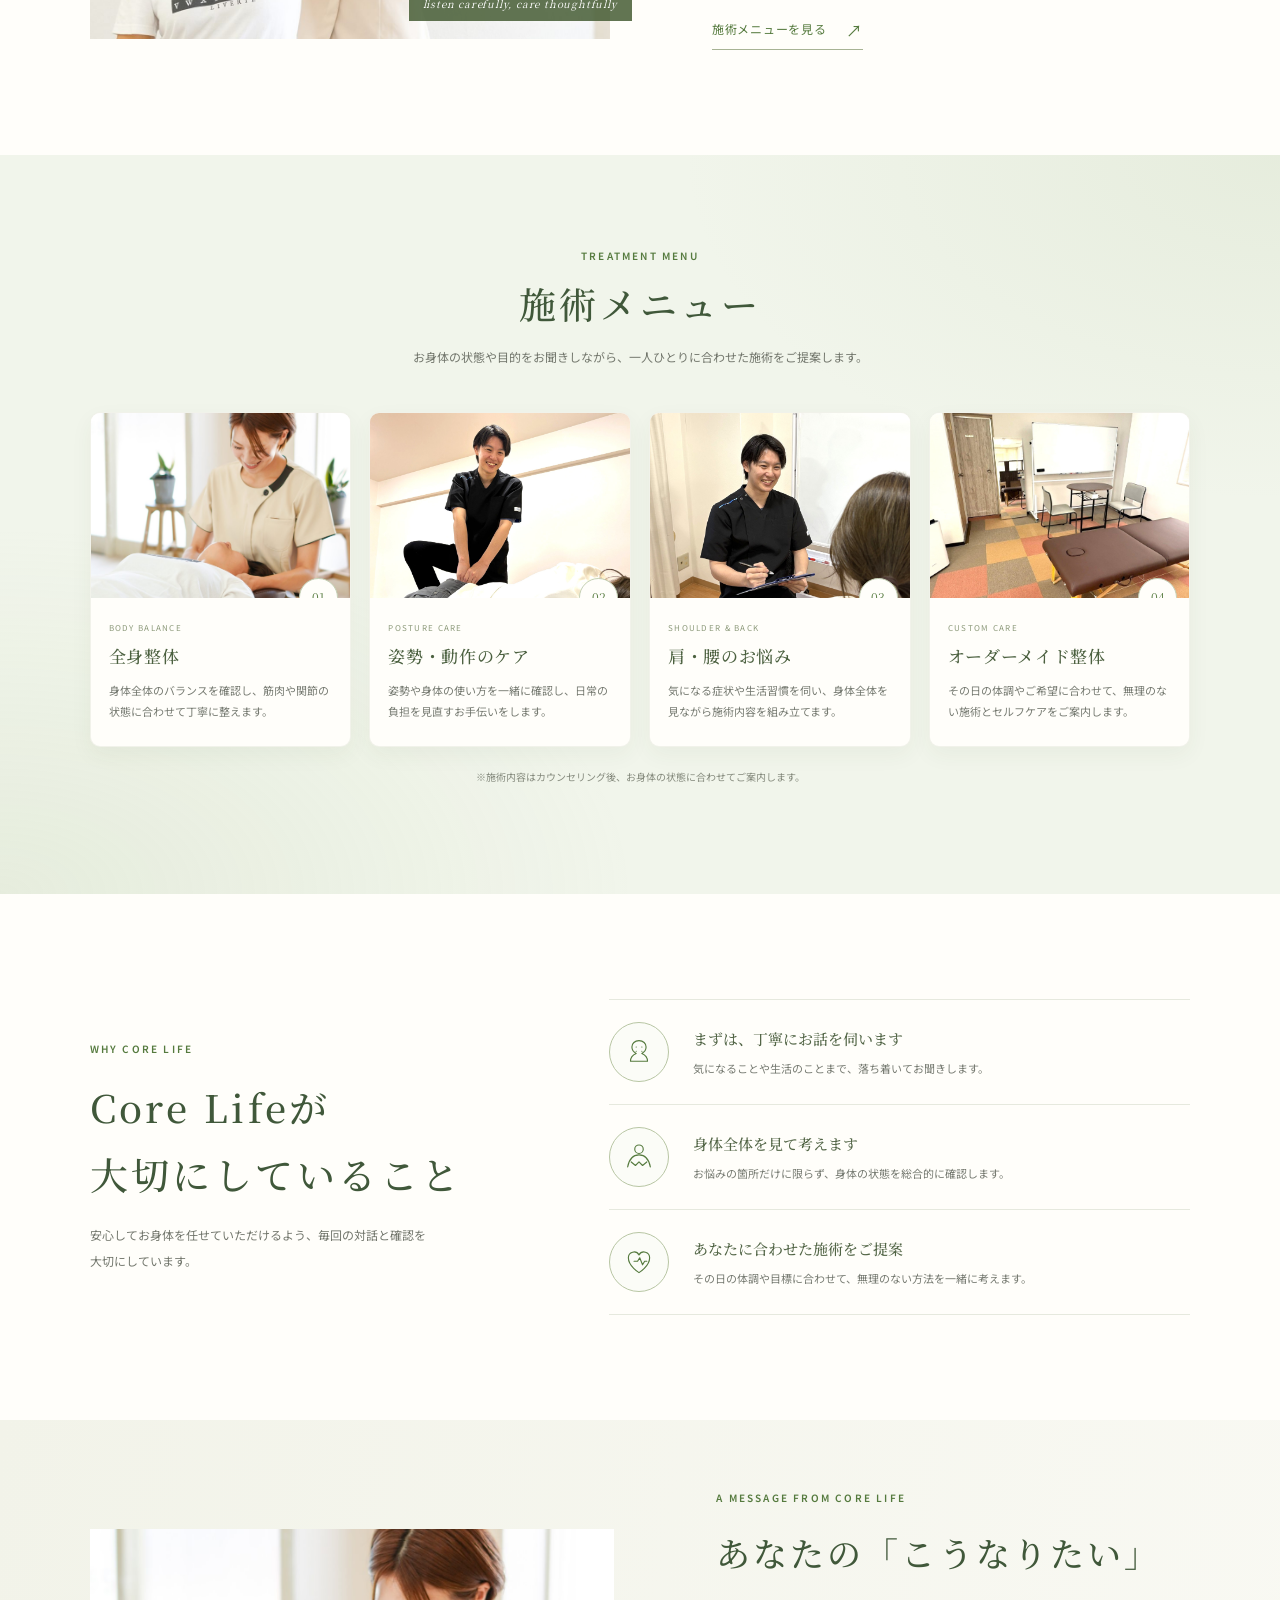
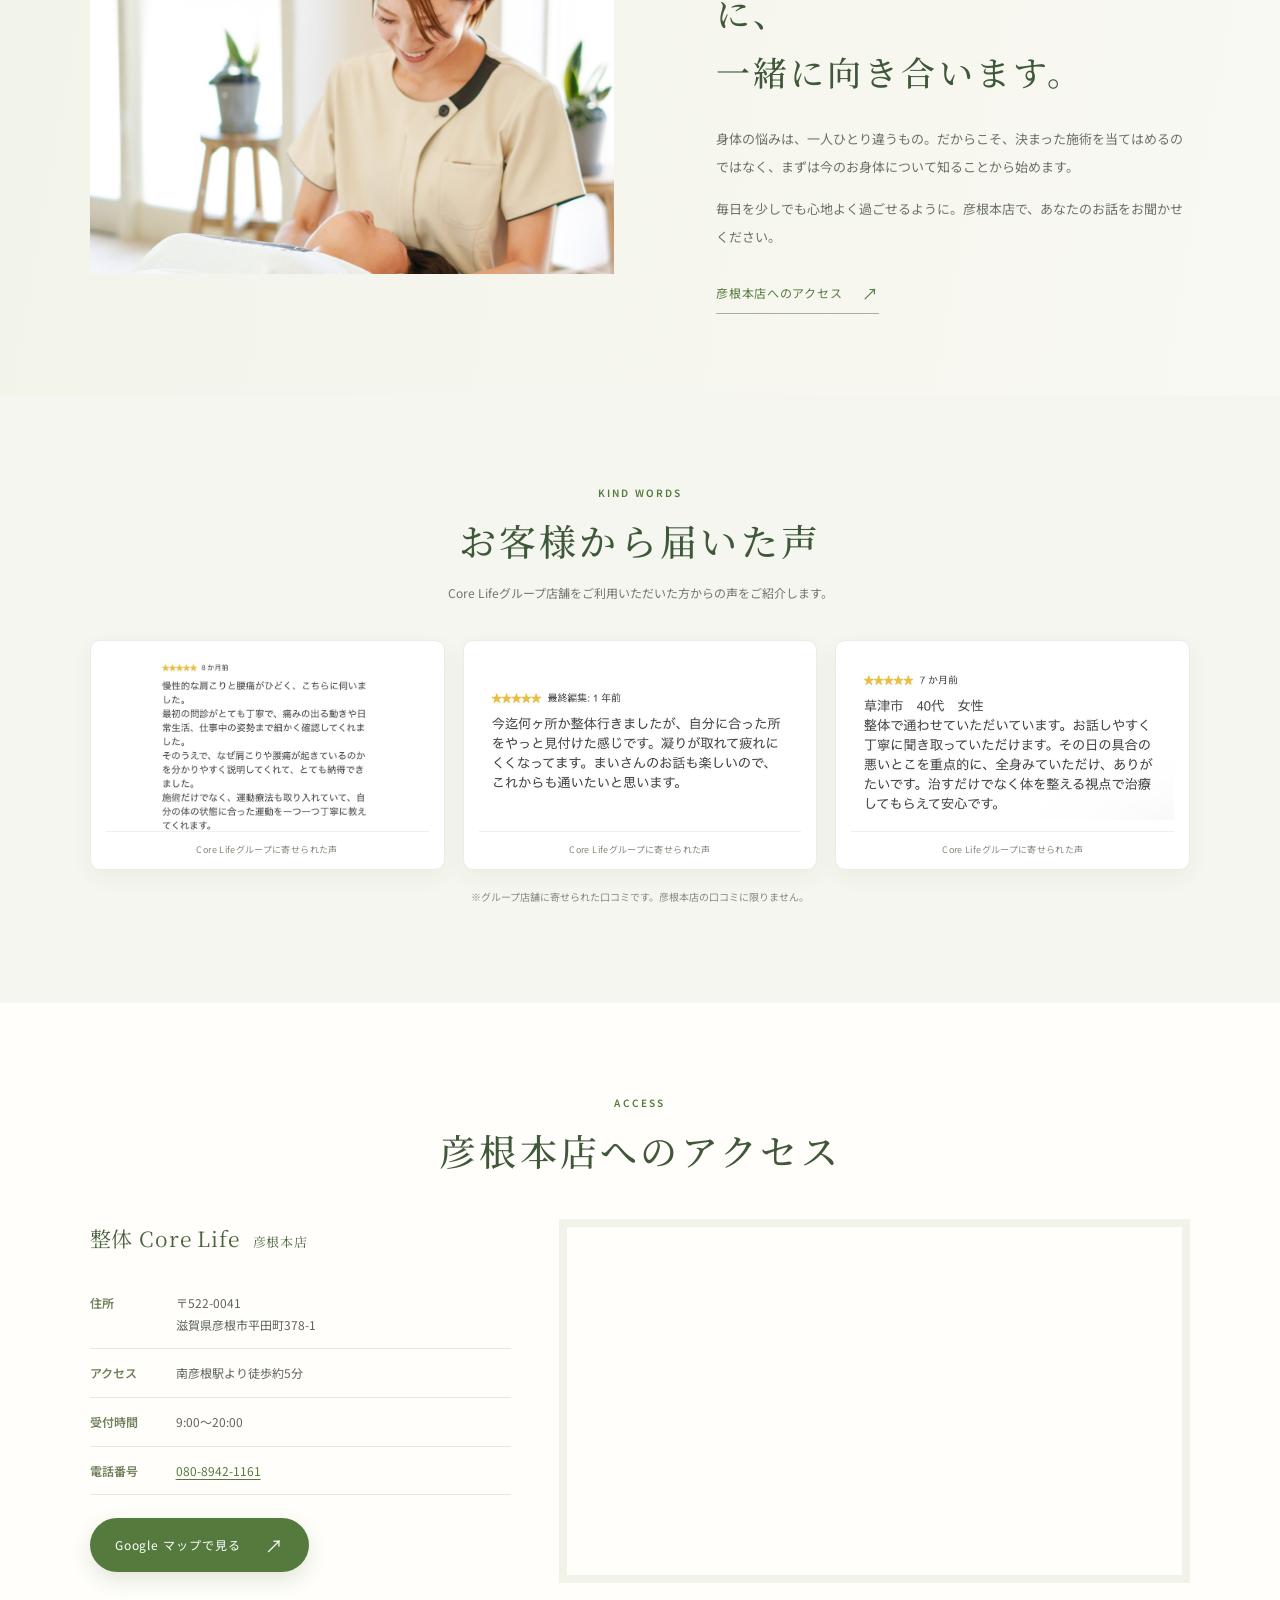
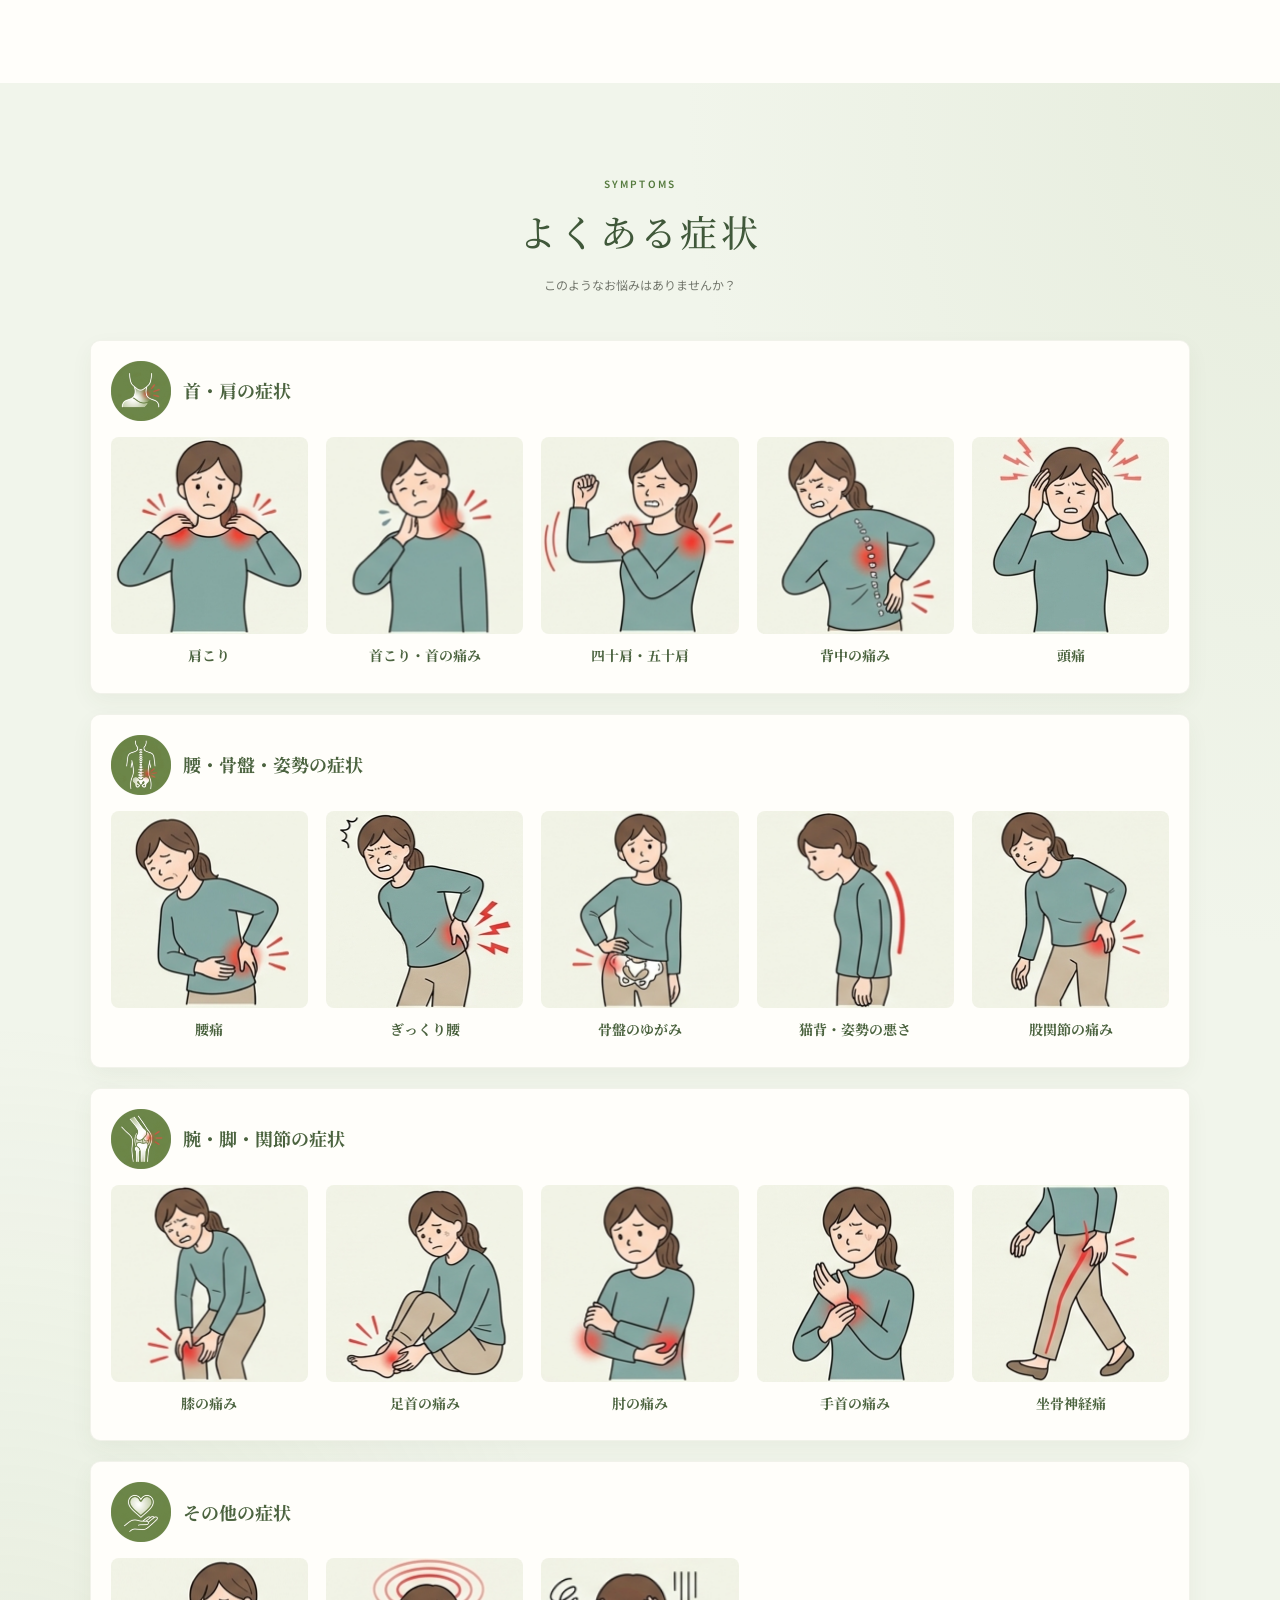
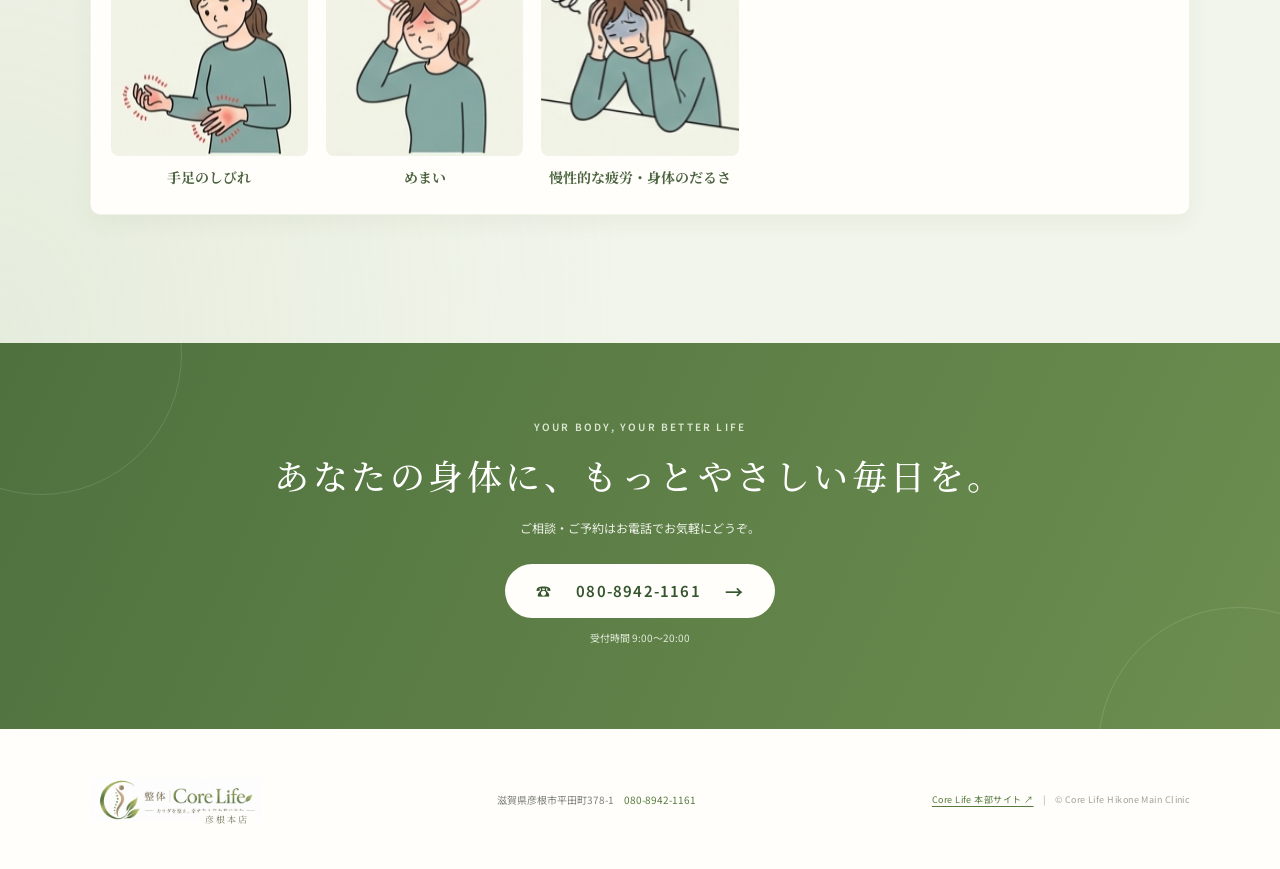
==== commit f013bcd8: "update ver1.0.1" ====
--- a/index.html
+++ b/index.html
@@ -9,6 +9,7 @@
   <link rel="preconnect" href="https://fonts.googleapis.com">
   <link rel="preconnect" href="https://fonts.gstatic.com" crossorigin>
   <link href="https://fonts.googleapis.com/css2?family=Noto+Sans+JP:wght@400;500;600;700&family=Noto+Serif+JP:wght@400;500;600&display=swap" rel="stylesheet">
+  <link href="https://fonts.googleapis.com/css2?family=Caveat:wght@400..700&display=swap" rel="stylesheet">
   <link rel="stylesheet" href="styles.css">
 </head>
 <body>
@@ -26,6 +27,7 @@
       <a href="#menu">施術メニュー</a>
       <a href="#voice">お客様の声</a>
       <a href="#access">アクセス</a>
+      <a href="https://www.corelife-group.com/index.html" target="_blank" rel="noopener noreferrer">Core Life 本部サイト</a>
       <a class="nav-cta" href="tel:08089421161"><span aria-hidden="true">☎</span> お電話で相談・予約</a>
     </nav>
   </header>
@@ -83,7 +85,7 @@
           <div class="menu-card-copy"><p class="menu-kicker">POSTURE CARE</p><h3>姿勢・動作のケア</h3><p>姿勢や身体の使い方を一緒に確認し、日常の負担を見直すお手伝いをします。</p></div>
         </article>
         <article class="menu-card">
-          <div class="menu-photo"><img src="images/point-01-corrected.jpg" alt="施術者が身体の状態を確認している様子" loading="lazy"><span>03</span></div>
+          <div class="menu-photo"><img src="images/point-01.jpg" alt="施術者が身体の状態を確認している様子" loading="lazy"><span>03</span></div>
           <div class="menu-card-copy"><p class="menu-kicker">SHOULDER &amp; BACK</p><h3>肩・腰のお悩み</h3><p>気になる症状や生活習慣を伺い、身体全体を見ながら施術内容を組み立てます。</p></div>
         </article>
         <article class="menu-card">
@@ -163,6 +165,154 @@
       </div>
     </section>
 
+    <section class="symptom-section section-pad" id="symptoms">
+      <div class="section-heading">
+        <p class="eyebrow">SYMPTOMS</p>
+        <h2>よくある症状</h2>
+        <p>このようなお悩みはありませんか？</p>
+      </div>
+      <div class="symptom-card">
+        <div class="card-heading">
+          <img src="images/symptoms/symptom-category-01.png" alt="首・肩の症状のイメージ" loading="lazy">
+          <h3>首・肩の症状</h3>
+        </div>
+        <div class="symptom-grid">
+          <div class="symptom-item">
+            <a href="symptoms/symptoms-01.html">
+              <img src="images/symptoms/symptom-01.png" alt="肩こりのイメージ" loading="lazy">
+              <h3>肩こり</h3>
+            </a>
+          </div>
+          <div class="symptom-item">
+            <a href="symptoms/symptoms-02.html">
+              <img src="images/symptoms/symptom-02.png" alt="首こり・首の痛みのイメージ" loading="lazy">
+              <h3>首こり・首の痛み</h3>
+            </a>
+          </div>
+          <div class="symptom-item">
+            <a href="symptoms/symptoms-03.html">
+              <img src="images/symptoms/symptom-03.png" alt="四十肩・五十肩のイメージ" loading="lazy">
+              <h3>四十肩・五十肩</h3>
+            </a>
+          </div>
+          <div class="symptom-item">
+            <a href="symptoms/symptoms-04.html">
+              <img src="images/symptoms/symptom-04.png" alt="背中の痛みのイメージ" loading="lazy">
+              <h3>背中の痛み</h3>
+            </a>
+          </div>
+          <div class="symptom-item">
+            <a href="symptoms/symptoms-05.html">
+              <img src="images/symptoms/symptom-05.png" alt="頭痛のイメージ" loading="lazy">
+              <h3>頭痛</h3>
+            </a>
+          </div>
+        </div>
+      </div>
+      <div class="symptom-card">
+        <div class="card-heading">
+          <img src="images/symptoms/symptom-category-02.png" alt="腰・骨盤・姿勢の症状のイメージ" loading="lazy">
+          <h3>腰・骨盤・姿勢の症状</h3>
+        </div>
+        <div class="symptom-grid">
+          <div class="symptom-item">
+            <a href="symptoms/symptoms-06.html">
+              <img src="images/symptoms/symptom-06.png" alt="腰痛のイメージ" loading="lazy">
+              <h3>腰痛</h3>
+            </a>
+          </div>
+          <div class="symptom-item">
+            <a href="symptoms/symptoms-07.html">
+              <img src="images/symptoms/symptom-07.png" alt="ぎっくり腰のイメージ" loading="lazy">
+              <h3>ぎっくり腰</h3>
+            </a>
+          </div>
+          <div class="symptom-item">
+            <a href="symptoms/symptoms-08.html">
+              <img src="images/symptoms/symptom-08.png" alt="骨盤のゆがみのイメージ" loading="lazy">
+              <h3>骨盤のゆがみ</h3>
+            </a>
+          </div>
+          <div class="symptom-item">
+            <a href="symptoms/symptoms-09.html">
+              <img src="images/symptoms/symptom-09.png" alt="猫背・姿勢の悪さのイメージ" loading="lazy">
+              <h3>猫背・姿勢の悪さ</h3>
+            </a>
+          </div>
+          <div class="symptom-item">
+            <a href="symptoms/symptoms-10.html">
+              <img src="images/symptoms/symptom-10.png" alt="股関節の痛みのイメージ" loading="lazy">
+              <h3>股関節の痛み</h3>
+            </a>
+          </div>
+        </div>
+      </div>
+      <div class="symptom-card">
+        <div class="card-heading">
+          <img src="images/symptoms/symptom-category-03.png" alt="腕・脚・関節の症状のイメージ" loading="lazy">
+          <h3>腕・脚・関節の症状</h3>
+        </div>
+        <div class="symptom-grid">
+          <div class="symptom-item">
+            <a href="symptoms/symptoms-11.html">
+              <img src="images/symptoms/symptom-11.png" alt="膝の痛みのイメージ" loading="lazy">
+              <h3>膝の痛み</h3>
+            </a>
+          </div>
+          <div class="symptom-item">
+            <a href="symptoms/symptoms-12.html">
+              <img src="images/symptoms/symptom-12.png" alt="足首の痛みのイメージ" loading="lazy">
+              <h3>足首の痛み</h3>
+            </a>
+          </div>
+          <div class="symptom-item">
+            <a href="symptoms/symptoms-13.html">
+              <img src="images/symptoms/symptom-13.png" alt="肘の痛みのイメージ" loading="lazy">
+              <h3>肘の痛み</h3>
+            </a>
+          </div>
+          <div class="symptom-item">
+            <a href="symptoms/symptoms-14.html">
+              <img src="images/symptoms/symptom-14.png" alt="手首の痛みのイメージ" loading="lazy">
+              <h3>手首の痛み</h3>
+            </a>
+          </div>
+          <div class="symptom-item">
+            <a href="symptoms/symptoms-15.html">
+              <img src="images/symptoms/symptom-15.png" alt="坐骨神経痛のイメージ" loading="lazy">
+              <h3>坐骨神経痛</h3>
+            </a>
+          </div>
+        </div>
+      </div>
+      <div class="symptom-card">
+        <div class="card-heading">
+          <img src="images/symptoms/symptom-category-04.png" alt="その他の症状のイメージ" loading="lazy">
+          <h3>その他の症状</h3>
+        </div>
+        <div class="symptom-grid">
+          <div class="symptom-item">
+            <a href="symptoms/symptoms-16.html">
+              <img src="images/symptoms/symptom-16.png" alt="手足のしびれのイメージ" loading="lazy">
+              <h3>手足のしびれ</h3>
+            </a>
+          </div>
+          <div class="symptom-item">
+            <a href="symptoms/symptoms-17.html">
+              <img src="images/symptoms/symptom-17.png" alt="めまいのイメージ" loading="lazy">
+              <h3>めまい</h3>
+            </a>
+          </div>
+          <div class="symptom-item">
+            <a href="symptoms/symptoms-18.html">
+              <img src="images/symptoms/symptom-18.png" alt="慢性的な疲労・身体のだるさのイメージ" loading="lazy">
+              <h3>慢性的な疲労・<br class="sp-only">身体のだるさ</h3>
+            </a>
+          </div>
+        </div>
+      </div>
+    </section>
+
     <section class="final-cta">
       <p class="eyebrow">YOUR BODY, YOUR BETTER LIFE</p>
       <h2>あなたの身体に、<br class="sp-only">もっとやさしい毎日を。</h2>
@@ -175,7 +325,7 @@
   <footer class="site-footer">
     <a class="footer-brand" href="#home"><img src="images/logo.jpg" alt="整体 Core Life"><span>彦根本店</span></a>
     <p>滋賀県彦根市平田町378-1　<a href="tel:08089421161">080-8942-1161</a></p>
-    <small>© Core Life Hikone Main Clinic</small>
+    <small><a class="footer-main-link" href="https://www.corelife-group.com/index.html" target="_blank" rel="noopener noreferrer">Core Life 本部サイト ↗</a>　|　© Core Life Hikone Main Clinic</small>
   </footer>
 
   <div class="mobile-contact">
--- a/styles.css
+++ b/styles.css
@@ -11,6 +11,7 @@
   --gold: #c5b477;
   --serif: "Noto Serif JP", "Yu Mincho", YuMincho, serif;
   --sans: "Noto Sans JP", "Yu Gothic", YuGothic, sans-serif;
+  --cav: "Caveat", cursive;
 }
 
 * { box-sizing: border-box; }
@@ -48,7 +49,7 @@
 .hero-visual { min-height: 650px; position: relative; overflow: hidden; }
 .hero-visual::before { content: ""; position: absolute; inset: 0 auto 0 0; width: 23%; z-index: 1; background: linear-gradient(90deg, #f8f8f1, rgba(248,248,241,0)); }
 .hero-visual > img { height: 100%; min-height: 650px; object-fit: cover; object-position: 54% 42%; }
-.hero-stamp { position: absolute; right: 7%; bottom: 12%; color: white; text-align: center; font-family: var(--serif); font-size: 22px; font-style: italic; line-height: 1.5; text-shadow: 0 2px 15px rgba(21, 45, 14, .3); transform: rotate(-7deg); }
+.hero-stamp { position: absolute; right: 7%; bottom: 12%; color: white; text-align: center; font-family: var(--cav); font-weight: 400; font-size: 28px; font-style: italic; line-height: 1.5; text-shadow: 0px 2px 15px rgba(21, 45, 14, .3); transform: rotate(-7deg); }
 .hero-stamp span { font-size: 12px; letter-spacing: .2em; }
 .hero-caption { position: absolute; right: 25px; bottom: 18px; margin: 0; color: #fff; font-size: 10px; letter-spacing: .1em; text-shadow: 0 1px 8px rgba(0,0,0,.5); }
 .hero-scroll { position: absolute; left: 50%; bottom: 19px; z-index: 2; display: grid; justify-items: center; gap: 6px; color: #798369; font-size: 8px; letter-spacing: .18em; }
@@ -123,6 +124,21 @@
 .map-frame { min-height: 355px; overflow: hidden; border: 8px solid #f1f3e9; }
 .map-frame iframe { width: 100%; height: 100%; min-height: 339px; border: 0; filter: saturate(.78); }
 
+.symptom-section { padding-top: 93px; padding-bottom: 108px; background-color: #f1f5eb; background-image: radial-gradient(ellipse at 0 100%, rgba(186, 203, 165, .2), transparent 35%), radial-gradient(ellipse at 100% 0, rgba(186, 203, 165, .2), transparent 33%); }
+.section-heading { max-width: 700px; margin: 0 auto 43px; text-align: center; }
+.section-heading .eyebrow { margin-bottom: 8px; }
+.section-heading h2 { margin-bottom: 9px; font-family: var(--serif); font-size: clamp(29px, 3vw, 37px); }
+.section-heading > p:last-child { margin-bottom: 0; color: var(--muted); font-size: 12px; line-height: 2; }
+.symptom-card { overflow: hidden; border: 1px solid rgba(74, 105, 55, .08); border-radius: 10px; background: var(--paper); box-shadow: 0 8px 22px rgba(58, 74, 48, .05); transition: transform .25s ease, box-shadow .25s ease; padding: 20px; margin-bottom: 20px; }
+.card-heading { display: flex; align-items: center; gap: 12px; margin-bottom: 16px; }
+.card-heading img { width: 60px; height: 60px; }
+.card-heading h3 { margin: 0; font-family: var(--serif); font-size: 18px; color: #4b633f; }
+.symptom-grid { display: grid; grid-template-columns: repeat(5, minmax(0, 1fr)); gap: 18px; }
+.symptom-item { text-align: center; }
+.symptom-item img { width: 100%; height: auto; border-radius: 8px; margin-bottom: 8px; }
+.symptom-item h3 { margin-bottom: 4px; font-family: var(--serif); font-size: 14px; color: #4b633f; }
+.symptom-item img:hover { transform: translateY(-2px); box-shadow: 0 12px 28px rgba(58, 74, 48, .1); }
+
 .final-cta { padding: 76px 24px 82px; position: relative; overflow: hidden; background: linear-gradient(115deg, #4f713e, #6d8e50); color: white; text-align: center; }
 .final-cta::before, .final-cta::after { content: ""; position: absolute; width: 280px; height: 280px; border: 1px solid rgba(255,255,255,.13); border-radius: 50%; }
 .final-cta::before { left: -100px; top: -130px; }
@@ -140,6 +156,7 @@
 .site-footer p { margin: 0; color: #7c8077; font-size: 10px; }
 .site-footer p a { color: var(--green); }
 .site-footer > small { color: #a1a396; font-size: 9px; letter-spacing: .05em; }
+.footer-main-link { color: var(--green); text-decoration: underline; text-underline-offset: 3px; }
 .mobile-contact { display: none; }
 
 @media (max-width: 1050px) {
@@ -184,7 +201,7 @@
   .hero-visual { min-height: 0; height: min(108vw, 440px); }
   .hero-visual > img { min-height: 0; object-position: 53% 38%; }
   .hero-visual::before { inset: 0 0 auto; width: auto; height: 18%; background: linear-gradient(180deg, #f7f7ef, transparent); }
-  .hero-stamp { right: 7%; bottom: 12%; font-size: 18px; }
+  .hero-stamp { right: 7%; bottom: 12%; font-size: 24px; }
   .hero-stamp span { font-size: 10px; }
   .hero-caption { right: 14px; bottom: 12px; font-size: 8px; }
   .hero-scroll { display: none; }
@@ -229,6 +246,10 @@
   .access-button { width: 100%; margin-top: 18px; }
   .map-frame { min-height: 280px; border-width: 5px; }
   .map-frame iframe { min-height: 270px; }
+  .symptom-grid { display: grid; grid-template-columns: repeat(3, minmax(0, 1fr)); gap: 16px; }
+  .card-heading img { width: 40px; height: 40px; }
+  .card-heading h3 { margin: 0; font-size: 16px; color: #4b633f; }
+  .symptom-item h3 { font-size: 11px; }
   .final-cta { padding: 58px 18px 64px; }
   .final-cta h2 { font-size: 25px; }
   .final-cta > p:not(.eyebrow) { font-size: 11px; }
